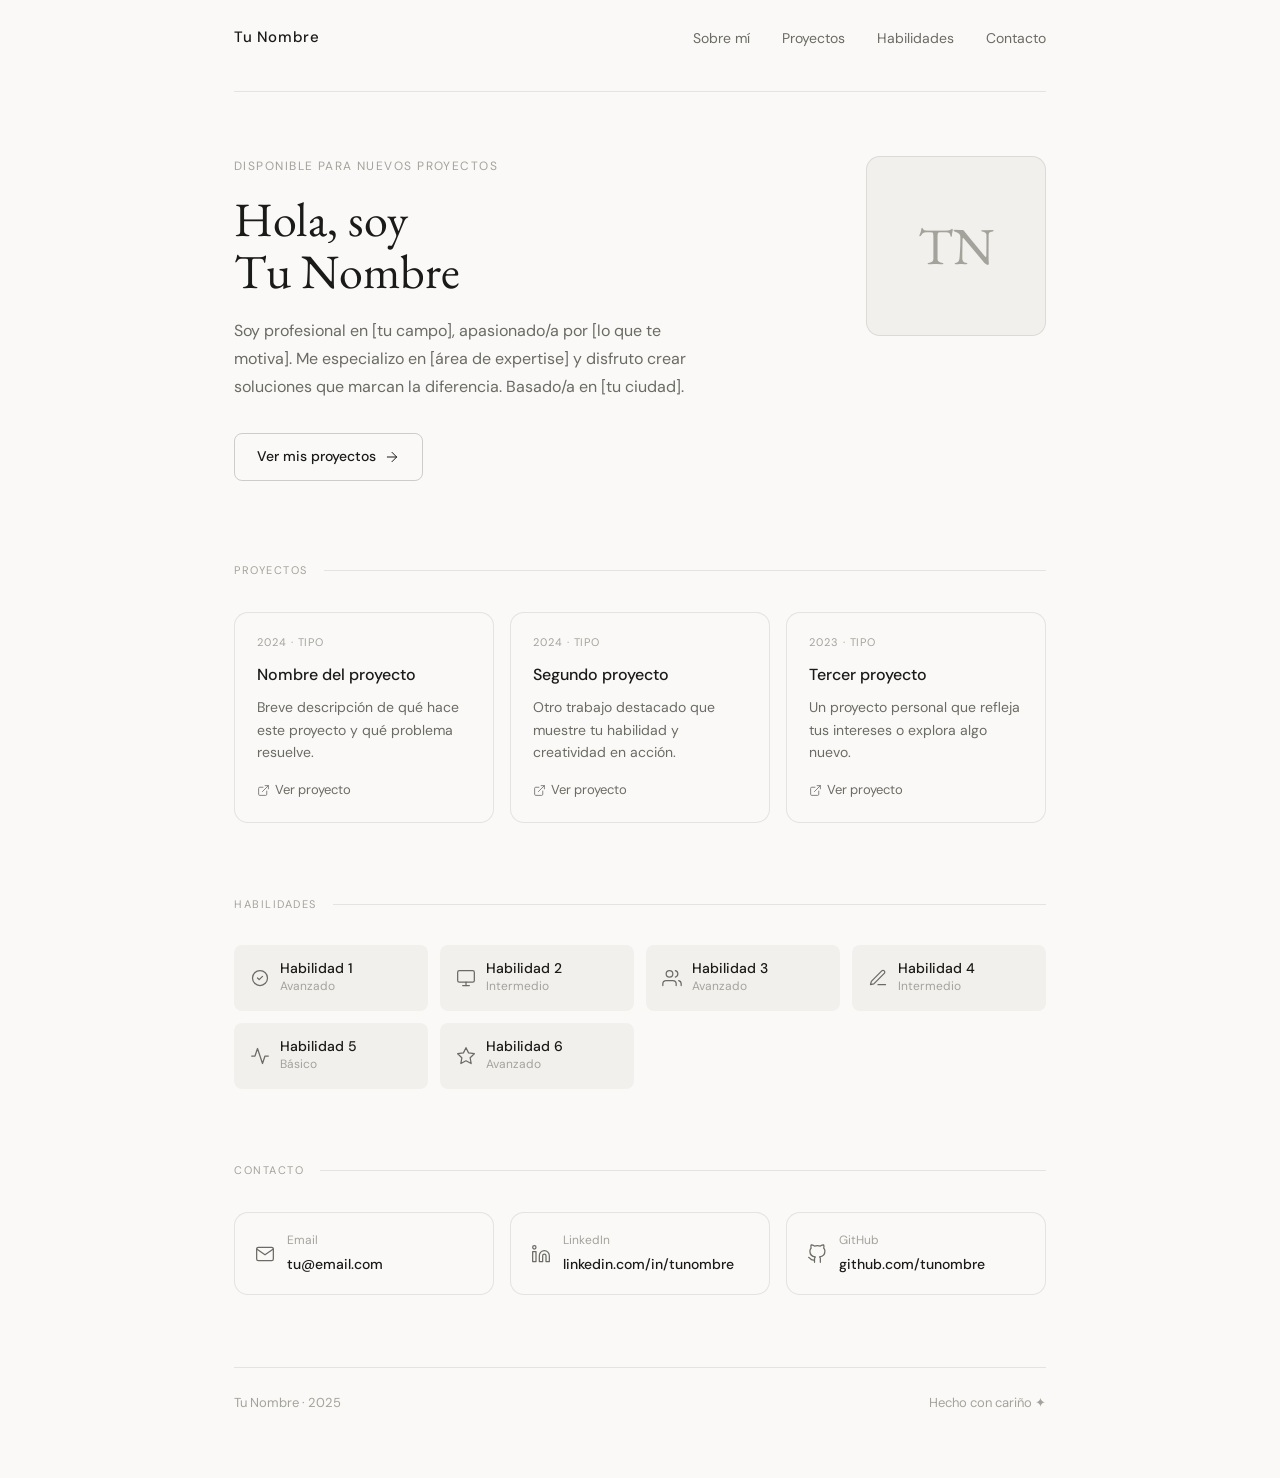
==== index.html @ 3b955744 "Add files via upload" ====
<!DOCTYPE html>
<html lang="es">
<head>
  <meta charset="UTF-8" />
  <meta name="viewport" content="width=device-width, initial-scale=1.0" />
  <!-- ✏️ Cambia esto por tu nombre -->
  <title>Tu Nombre — Página Personal</title>
  <meta name="description" content="Página personal de Tu Nombre" />
  <link rel="preconnect" href="https://fonts.googleapis.com" />
  <link rel="preconnect" href="https://fonts.gstatic.com" crossorigin />
  <link href="https://fonts.googleapis.com/css2?family=EB+Garamond:wght@400;500&family=DM+Sans:wght@300;400;500&display=swap" rel="stylesheet" />
  <style>
    *, *::before, *::after { box-sizing: border-box; margin: 0; padding: 0; }

    :root {
      --bg: #faf9f7;
      --surface: #f2f0ec;
      --border: rgba(0,0,0,0.09);
      --border-hover: rgba(0,0,0,0.18);
      --text: #1a1a18;
      --muted: #6b6b65;
      --subtle: #a3a39c;
      --accent: #2c2c28;
      --radius-md: 8px;
      --radius-lg: 14px;
    }

    @media (prefers-color-scheme: dark) {
      :root {
        --bg: #141412;
        --surface: #1e1e1b;
        --border: rgba(255,255,255,0.09);
        --border-hover: rgba(255,255,255,0.2);
        --text: #f0ede8;
        --muted: #9e9d97;
        --subtle: #5e5d58;
        --accent: #e8e4dc;
      }
    }

    html { scroll-behavior: smooth; }

    body {
      font-family: 'DM Sans', sans-serif;
      background: var(--bg);
      color: var(--text);
      font-size: 16px;
      line-height: 1.7;
      -webkit-font-smoothing: antialiased;
    }

    .page {
      max-width: 860px;
      margin: 0 auto;
      padding: 0 1.5rem 4rem;
    }

    /* ── Navigation ── */
    nav {
      display: flex;
      justify-content: space-between;
      align-items: center;
      padding: 1.5rem 0 2.5rem;
      border-bottom: 0.5px solid var(--border);
      margin-bottom: 4rem;
    }

    .nav-name {
      font-size: 15px;
      font-weight: 500;
      letter-spacing: 0.04em;
    }

    .nav-links {
      display: flex;
      gap: 2rem;
      list-style: none;
    }

    .nav-links a {
      font-size: 14px;
      color: var(--muted);
      text-decoration: none;
      transition: color 0.2s;
    }

    .nav-links a:hover { color: var(--text); }

    /* ── Hero ── */
    .hero {
      display: grid;
      grid-template-columns: 1fr 180px;
      gap: 3rem;
      align-items: start;
      margin-bottom: 5rem;
    }

    .hero-label {
      font-size: 12px;
      letter-spacing: 0.12em;
      text-transform: uppercase;
      color: var(--subtle);
      margin-bottom: 1rem;
    }

    .hero-name {
      font-family: 'EB Garamond', serif;
      font-size: 48px;
      font-weight: 400;
      line-height: 1.1;
      margin-bottom: 1.2rem;
      /* ✏️ Cambia "Tu Nombre" abajo */
    }

    .hero-bio {
      font-size: 16px;
      color: var(--muted);
      line-height: 1.75;
      max-width: 480px;
      margin-bottom: 2rem;
      /* ✏️ Edita la bio en el HTML del body */
    }

    .hero-cta {
      display: inline-flex;
      align-items: center;
      gap: 8px;
      font-size: 14px;
      font-weight: 500;
      padding: 11px 22px;
      border: 0.5px solid var(--border-hover);
      border-radius: var(--radius-md);
      text-decoration: none;
      color: var(--text);
      background: transparent;
      transition: background 0.2s;
    }

    .hero-cta:hover { background: var(--surface); }

    .avatar {
      width: 180px;
      height: 180px;
      border-radius: var(--radius-lg);
      background: var(--surface);
      border: 0.5px solid var(--border);
      display: flex;
      align-items: center;
      justify-content: center;
      font-family: 'EB Garamond', serif;
      font-size: 52px;
      color: var(--subtle);
      overflow: hidden;
    }

    /* Si tienes foto, reemplaza el div.avatar con <img class="avatar" src="foto.jpg" alt="Tu Nombre"> */
    .avatar img { width: 100%; height: 100%; object-fit: cover; }

    /* ── Sections ── */
    .section { margin-bottom: 4.5rem; }

    .section-header {
      display: flex;
      align-items: center;
      gap: 1rem;
      margin-bottom: 2rem;
    }

    .section-title {
      font-size: 11px;
      letter-spacing: 0.14em;
      text-transform: uppercase;
      color: var(--subtle);
      white-space: nowrap;
    }

    .section-line {
      flex: 1;
      height: 0.5px;
      background: var(--border);
    }

    /* ── Projects ── */
    .projects-grid {
      display: grid;
      grid-template-columns: repeat(auto-fit, minmax(240px, 1fr));
      gap: 1rem;
    }

    .project-card {
      background: var(--bg);
      border: 0.5px solid var(--border);
      border-radius: var(--radius-lg);
      padding: 1.25rem 1.4rem;
      transition: border-color 0.2s, transform 0.2s;
      text-decoration: none;
      color: inherit;
      display: block;
    }

    .project-card:hover {
      border-color: var(--border-hover);
      transform: translateY(-2px);
    }

    .project-tag {
      font-size: 11px;
      letter-spacing: 0.08em;
      text-transform: uppercase;
      color: var(--subtle);
      margin-bottom: 0.6rem;
    }

    .project-name {
      font-size: 16px;
      font-weight: 500;
      margin-bottom: 0.5rem;
    }

    .project-desc {
      font-size: 14px;
      color: var(--muted);
      line-height: 1.6;
      margin-bottom: 1rem;
    }

    .project-link {
      font-size: 13px;
      color: var(--muted);
      display: flex;
      align-items: center;
      gap: 5px;
    }

    /* ── Skills ── */
    .skills-grid {
      display: grid;
      grid-template-columns: repeat(auto-fit, minmax(190px, 1fr));
      gap: 0.75rem;
    }

    .skill-item {
      background: var(--surface);
      border-radius: var(--radius-md);
      padding: 0.9rem 1rem;
      display: flex;
      align-items: center;
      gap: 10px;
    }

    .skill-icon {
      font-size: 18px;
      color: var(--muted);
      flex-shrink: 0;
    }

    .skill-name {
      font-size: 14px;
      font-weight: 500;
      line-height: 1.2;
    }

    .skill-level {
      font-size: 12px;
      color: var(--subtle);
    }

    /* ── Contact ── */
    .contact-row {
      display: flex;
      gap: 1rem;
      flex-wrap: wrap;
    }

    .contact-card {
      flex: 1;
      min-width: 180px;
      background: var(--bg);
      border: 0.5px solid var(--border);
      border-radius: var(--radius-lg);
      padding: 1.1rem 1.25rem;
      display: flex;
      align-items: center;
      gap: 12px;
      text-decoration: none;
      color: inherit;
      transition: border-color 0.2s;
    }

    .contact-card:hover { border-color: var(--border-hover); }

    .contact-icon {
      font-size: 20px;
      color: var(--muted);
      flex-shrink: 0;
    }

    .contact-label {
      font-size: 12px;
      color: var(--subtle);
      margin-bottom: 2px;
    }

    .contact-value {
      font-size: 14px;
      font-weight: 500;
    }

    /* ── Footer ── */
    footer {
      border-top: 0.5px solid var(--border);
      padding-top: 1.5rem;
      display: flex;
      justify-content: space-between;
      align-items: center;
      font-size: 13px;
      color: var(--subtle);
    }

    /* ── Responsive ── */
    @media (max-width: 600px) {
      .hero {
        grid-template-columns: 1fr;
        gap: 2rem;
      }
      .hero-name { font-size: 36px; }
      .avatar { width: 120px; height: 120px; font-size: 36px; order: -1; }
      nav { flex-direction: column; gap: 1rem; align-items: flex-start; }
      .nav-links { gap: 1.2rem; }
      footer { flex-direction: column; gap: 0.5rem; text-align: center; }
    }
  </style>
</head>
<body>
  <div class="page">

    <!-- ── Navegación ── -->
    <nav>
      <!-- ✏️ Cambia "Tu Nombre" -->
      <span class="nav-name">Tu Nombre</span>
      <ul class="nav-links">
        <li><a href="#sobre-mi">Sobre mí</a></li>
        <li><a href="#proyectos">Proyectos</a></li>
        <li><a href="#habilidades">Habilidades</a></li>
        <li><a href="#contacto">Contacto</a></li>
      </ul>
    </nav>

    <!-- ── Hero / Sobre mí ── -->
    <section id="sobre-mi" class="hero">
      <div>
        <!-- ✏️ Cambia el estado de disponibilidad -->
        <p class="hero-label">Disponible para nuevos proyectos</p>

        <!-- ✏️ Cambia tu nombre -->
        <h1 class="hero-name">Hola, soy<br>Tu Nombre</h1>

        <!-- ✏️ Escribe tu bio aquí (2-3 oraciones) -->
        <p class="hero-bio">
          Soy profesional en [tu campo], apasionado/a por [lo que te motiva].
          Me especializo en [área de expertise] y disfruto crear soluciones que
          marcan la diferencia. Basado/a en [tu ciudad].
        </p>

        <a class="hero-cta" href="#proyectos">
          Ver mis proyectos
          <svg xmlns="http://www.w3.org/2000/svg" width="16" height="16" viewBox="0 0 24 24" fill="none" stroke="currentColor" stroke-width="1.5" stroke-linecap="round" stroke-linejoin="round"><line x1="5" y1="12" x2="19" y2="12"/><polyline points="12 5 19 12 12 19"/></svg>
        </a>
      </div>

      <!-- ✏️ Para poner tu foto: reemplaza este div por <img class="avatar" src="foto.jpg" alt="Tu Nombre"> -->
      <div class="avatar">TN</div>
    </section>

    <!-- ── Proyectos ── -->
    <section id="proyectos" class="section">
      <div class="section-header">
        <span class="section-title">Proyectos</span>
        <div class="section-line"></div>
      </div>
      <div class="projects-grid">

        <!-- ✏️ Proyecto 1 — cambia href, año, tipo, nombre y descripción -->
        <a class="project-card" href="#" target="_blank" rel="noopener">
          <p class="project-tag">2024 · Tipo</p>
          <h3 class="project-name">Nombre del proyecto</h3>
          <p class="project-desc">Breve descripción de qué hace este proyecto y qué problema resuelve.</p>
          <span class="project-link">
            <svg xmlns="http://www.w3.org/2000/svg" width="13" height="13" viewBox="0 0 24 24" fill="none" stroke="currentColor" stroke-width="1.5" stroke-linecap="round" stroke-linejoin="round"><path d="M18 13v6a2 2 0 0 1-2 2H5a2 2 0 0 1-2-2V8a2 2 0 0 1 2-2h6"/><polyline points="15 3 21 3 21 9"/><line x1="10" y1="14" x2="21" y2="3"/></svg>
            Ver proyecto
          </span>
        </a>

        <!-- ✏️ Proyecto 2 -->
        <a class="project-card" href="#" target="_blank" rel="noopener">
          <p class="project-tag">2024 · Tipo</p>
          <h3 class="project-name">Segundo proyecto</h3>
          <p class="project-desc">Otro trabajo destacado que muestre tu habilidad y creatividad en acción.</p>
          <span class="project-link">
            <svg xmlns="http://www.w3.org/2000/svg" width="13" height="13" viewBox="0 0 24 24" fill="none" stroke="currentColor" stroke-width="1.5" stroke-linecap="round" stroke-linejoin="round"><path d="M18 13v6a2 2 0 0 1-2 2H5a2 2 0 0 1-2-2V8a2 2 0 0 1 2-2h6"/><polyline points="15 3 21 3 21 9"/><line x1="10" y1="14" x2="21" y2="3"/></svg>
            Ver proyecto
          </span>
        </a>

        <!-- ✏️ Proyecto 3 -->
        <a class="project-card" href="#" target="_blank" rel="noopener">
          <p class="project-tag">2023 · Tipo</p>
          <h3 class="project-name">Tercer proyecto</h3>
          <p class="project-desc">Un proyecto personal que refleja tus intereses o explora algo nuevo.</p>
          <span class="project-link">
            <svg xmlns="http://www.w3.org/2000/svg" width="13" height="13" viewBox="0 0 24 24" fill="none" stroke="currentColor" stroke-width="1.5" stroke-linecap="round" stroke-linejoin="round"><path d="M18 13v6a2 2 0 0 1-2 2H5a2 2 0 0 1-2-2V8a2 2 0 0 1 2-2h6"/><polyline points="15 3 21 3 21 9"/><line x1="10" y1="14" x2="21" y2="3"/></svg>
            Ver proyecto
          </span>
        </a>

      </div>
    </section>

    <!-- ── Habilidades ── -->
    <section id="habilidades" class="section">
      <div class="section-header">
        <span class="section-title">Habilidades</span>
        <div class="section-line"></div>
      </div>
      <div class="skills-grid">
        <!-- ✏️ Cambia nombre y nivel de cada habilidad. Elige un ícono de https://tabler.io/icons -->
        <div class="skill-item">
          <svg class="skill-icon" xmlns="http://www.w3.org/2000/svg" width="20" height="20" viewBox="0 0 24 24" fill="none" stroke="currentColor" stroke-width="1.5" stroke-linecap="round" stroke-linejoin="round"><circle cx="12" cy="12" r="9"/><path d="M9 12l2 2 4-4"/></svg>
          <div><div class="skill-name">Habilidad 1</div><div class="skill-level">Avanzado</div></div>
        </div>
        <div class="skill-item">
          <svg class="skill-icon" xmlns="http://www.w3.org/2000/svg" width="20" height="20" viewBox="0 0 24 24" fill="none" stroke="currentColor" stroke-width="1.5" stroke-linecap="round" stroke-linejoin="round"><rect x="2" y="3" width="20" height="14" rx="2"/><line x1="8" y1="21" x2="16" y2="21"/><line x1="12" y1="17" x2="12" y2="21"/></svg>
          <div><div class="skill-name">Habilidad 2</div><div class="skill-level">Intermedio</div></div>
        </div>
        <div class="skill-item">
          <svg class="skill-icon" xmlns="http://www.w3.org/2000/svg" width="20" height="20" viewBox="0 0 24 24" fill="none" stroke="currentColor" stroke-width="1.5" stroke-linecap="round" stroke-linejoin="round"><path d="M17 21v-2a4 4 0 0 0-4-4H5a4 4 0 0 0-4 4v2"/><circle cx="9" cy="7" r="4"/><path d="M23 21v-2a4 4 0 0 0-3-3.87"/><path d="M16 3.13a4 4 0 0 1 0 7.75"/></svg>
          <div><div class="skill-name">Habilidad 3</div><div class="skill-level">Avanzado</div></div>
        </div>
        <div class="skill-item">
          <svg class="skill-icon" xmlns="http://www.w3.org/2000/svg" width="20" height="20" viewBox="0 0 24 24" fill="none" stroke="currentColor" stroke-width="1.5" stroke-linecap="round" stroke-linejoin="round"><path d="M12 20h9"/><path d="M16.5 3.5a2.121 2.121 0 0 1 3 3L7 19l-4 1 1-4L16.5 3.5z"/></svg>
          <div><div class="skill-name">Habilidad 4</div><div class="skill-level">Intermedio</div></div>
        </div>
        <div class="skill-item">
          <svg class="skill-icon" xmlns="http://www.w3.org/2000/svg" width="20" height="20" viewBox="0 0 24 24" fill="none" stroke="currentColor" stroke-width="1.5" stroke-linecap="round" stroke-linejoin="round"><polyline points="22 12 18 12 15 21 9 3 6 12 2 12"/></svg>
          <div><div class="skill-name">Habilidad 5</div><div class="skill-level">Básico</div></div>
        </div>
        <div class="skill-item">
          <svg class="skill-icon" xmlns="http://www.w3.org/2000/svg" width="20" height="20" viewBox="0 0 24 24" fill="none" stroke="currentColor" stroke-width="1.5" stroke-linecap="round" stroke-linejoin="round"><polygon points="12 2 15.09 8.26 22 9.27 17 14.14 18.18 21.02 12 17.77 5.82 21.02 7 14.14 2 9.27 8.91 8.26 12 2"/></svg>
          <div><div class="skill-name">Habilidad 6</div><div class="skill-level">Avanzado</div></div>
        </div>
      </div>
    </section>

    <!-- ── Contacto ── -->
    <section id="contacto" class="section">
      <div class="section-header">
        <span class="section-title">Contacto</span>
        <div class="section-line"></div>
      </div>
      <div class="contact-row">

        <!-- ✏️ Cambia tu email -->
        <a class="contact-card" href="mailto:tu@email.com">
          <svg class="contact-icon" xmlns="http://www.w3.org/2000/svg" width="20" height="20" viewBox="0 0 24 24" fill="none" stroke="currentColor" stroke-width="1.5" stroke-linecap="round" stroke-linejoin="round"><path d="M4 4h16c1.1 0 2 .9 2 2v12c0 1.1-.9 2-2 2H4c-1.1 0-2-.9-2-2V6c0-1.1.9-2 2-2z"/><polyline points="22,6 12,13 2,6"/></svg>
          <div><div class="contact-label">Email</div><div class="contact-value">tu@email.com</div></div>
        </a>

        <!-- ✏️ Cambia tu URL de LinkedIn -->
        <a class="contact-card" href="https://linkedin.com/in/tunombre" target="_blank" rel="noopener">
          <svg class="contact-icon" xmlns="http://www.w3.org/2000/svg" width="20" height="20" viewBox="0 0 24 24" fill="none" stroke="currentColor" stroke-width="1.5" stroke-linecap="round" stroke-linejoin="round"><path d="M16 8a6 6 0 0 1 6 6v7h-4v-7a2 2 0 0 0-2-2 2 2 0 0 0-2 2v7h-4v-7a6 6 0 0 1 6-6z"/><rect x="2" y="9" width="4" height="12"/><circle cx="4" cy="4" r="2"/></svg>
          <div><div class="contact-label">LinkedIn</div><div class="contact-value">linkedin.com/in/tunombre</div></div>
        </a>

        <!-- ✏️ Cambia tu usuario de GitHub -->
        <a class="contact-card" href="https://github.com/tunombre" target="_blank" rel="noopener">
          <svg class="contact-icon" xmlns="http://www.w3.org/2000/svg" width="20" height="20" viewBox="0 0 24 24" fill="none" stroke="currentColor" stroke-width="1.5" stroke-linecap="round" stroke-linejoin="round"><path d="M9 19c-5 1.5-5-2.5-7-3m14 6v-3.87a3.37 3.37 0 0 0-.94-2.61c3.14-.35 6.44-1.54 6.44-7A5.44 5.44 0 0 0 20 4.77 5.07 5.07 0 0 0 19.91 1S18.73.65 16 2.48a13.38 13.38 0 0 0-7 0C6.27.65 5.09 1 5.09 1A5.07 5.07 0 0 0 5 4.77a5.44 5.44 0 0 0-1.5 3.78c0 5.42 3.3 6.61 6.44 7A3.37 3.37 0 0 0 9 18.13V22"/></svg>
          <div><div class="contact-label">GitHub</div><div class="contact-value">github.com/tunombre</div></div>
        </a>

      </div>
    </section>

    <!-- ── Footer ── -->
    <footer>
      <!-- ✏️ Cambia el año y tu nombre -->
      <span>Tu Nombre · 2025</span>
      <span>Hecho con cariño ✦</span>
    </footer>

  </div>
</body>
</html>
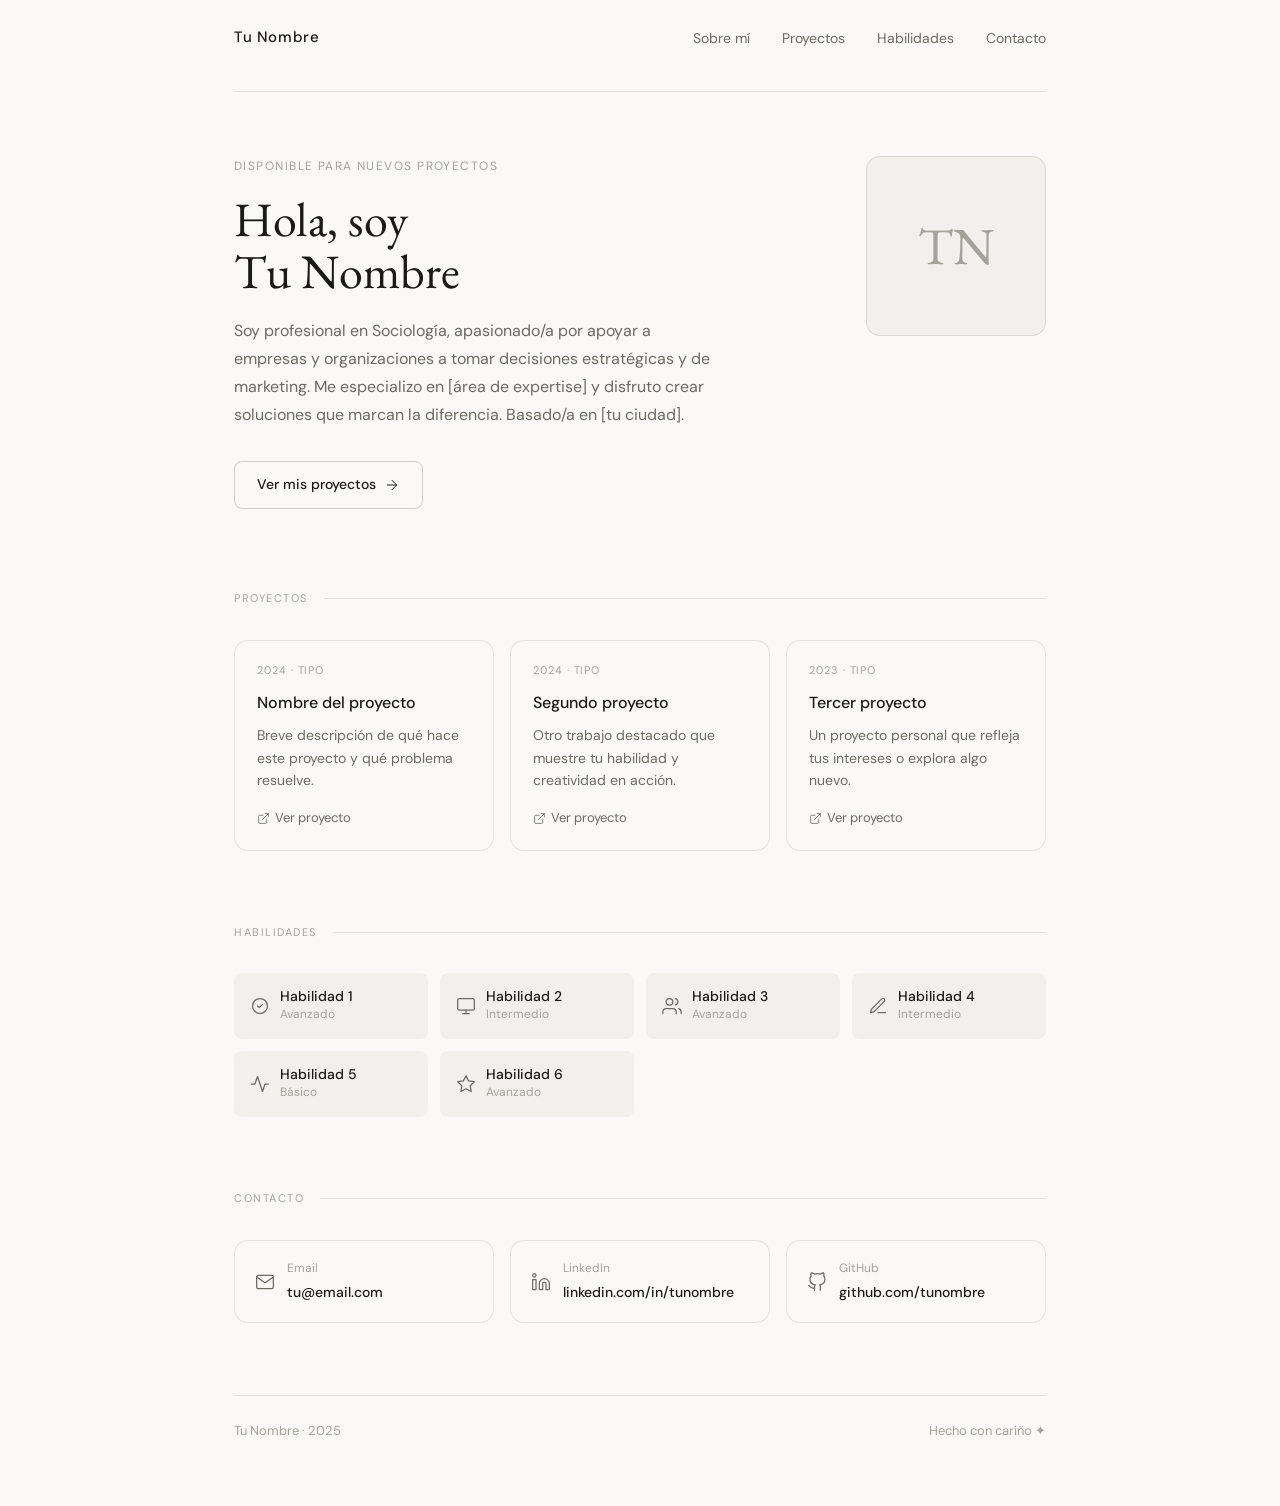
==== commit 8eb9cdfb: "Update bio in index.html with personal details" ====
--- a/index.html
+++ b/index.html
@@ -5,7 +5,7 @@
   <meta name="viewport" content="width=device-width, initial-scale=1.0" />
   <!-- ✏️ Cambia esto por tu nombre -->
   <title>Tu Nombre — Página Personal</title>
-  <meta name="description" content="Página personal de Tu Nombre" />
+  <meta name="description" content="Página personal de Juan Cristóbal Arriagada Leiva" />
   <link rel="preconnect" href="https://fonts.googleapis.com" />
   <link rel="preconnect" href="https://fonts.gstatic.com" crossorigin />
   <link href="https://fonts.googleapis.com/css2?family=EB+Garamond:wght@400;500&family=DM+Sans:wght@300;400;500&display=swap" rel="stylesheet" />
@@ -357,7 +357,7 @@
 
         <!-- ✏️ Escribe tu bio aquí (2-3 oraciones) -->
         <p class="hero-bio">
-          Soy profesional en [tu campo], apasionado/a por [lo que te motiva].
+          Soy profesional en Sociología, apasionado/a por apoyar a empresas y organizaciones a tomar decisiones estratégicas y de marketing.
           Me especializo en [área de expertise] y disfruto crear soluciones que
           marcan la diferencia. Basado/a en [tu ciudad].
         </p>
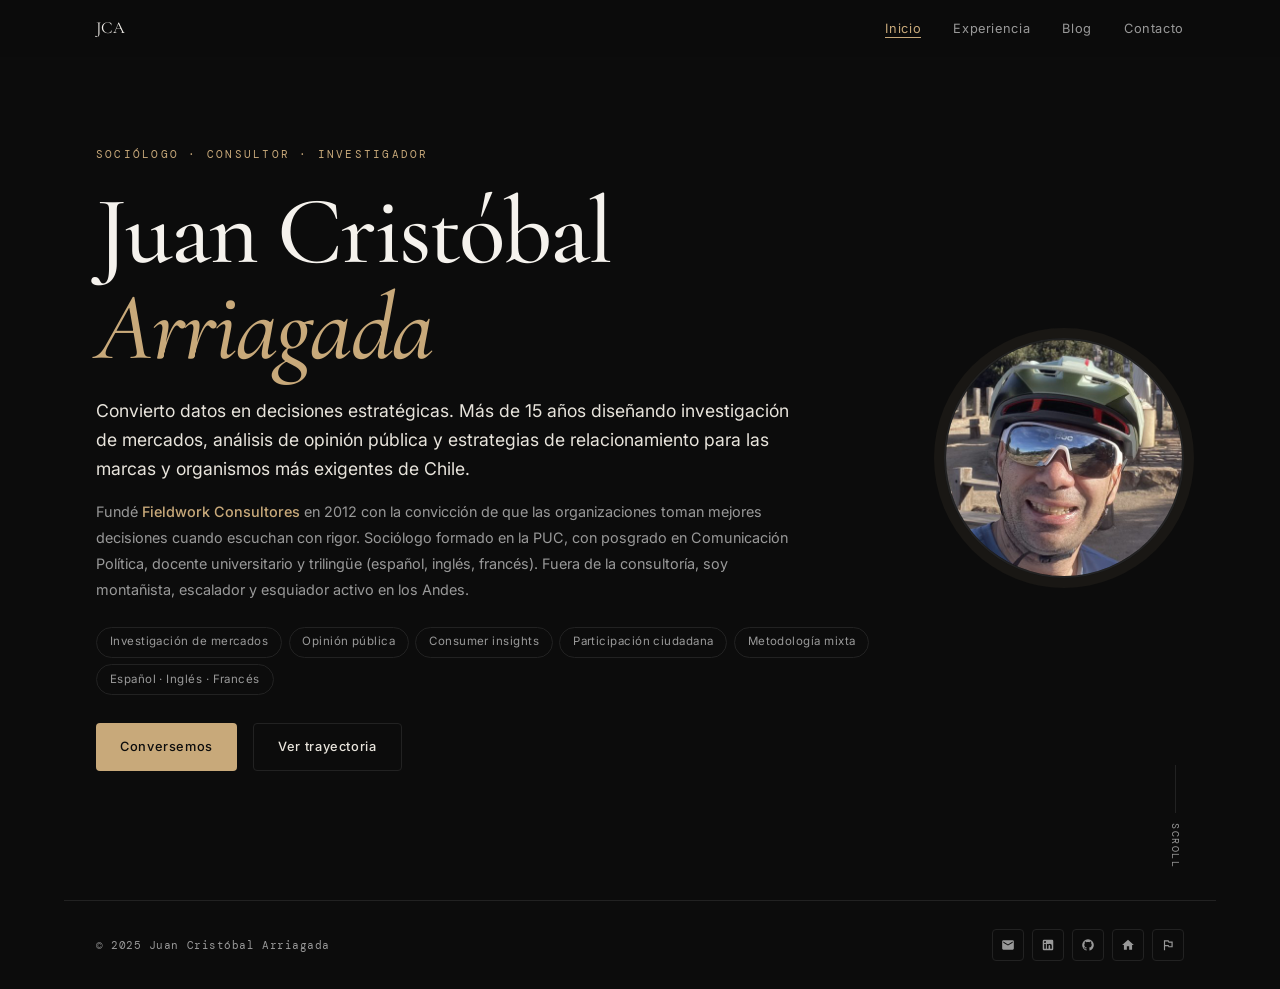
==== commit 57f12354: "Add files via upload" ====
--- a/index.html
+++ b/index.html
@@ -3,490 +3,200 @@
 <head>
   <meta charset="UTF-8" />
   <meta name="viewport" content="width=device-width, initial-scale=1.0" />
-  <!-- ✏️ Cambia esto por tu nombre -->
-  <title>Tu Nombre — Página Personal</title>
-  <meta name="description" content="Página personal de Juan Cristóbal Arriagada Leiva" />
   <link rel="preconnect" href="https://fonts.googleapis.com" />
   <link rel="preconnect" href="https://fonts.gstatic.com" crossorigin />
-  <link href="https://fonts.googleapis.com/css2?family=EB+Garamond:wght@400;500&family=DM+Sans:wght@300;400;500&display=swap" rel="stylesheet" />
+  <link href="https://fonts.googleapis.com/css2?family=Cormorant+Garamond:ital,wght@0,400;0,500;0,600;1,400;1,500&family=Inter:wght@300;400;500;600&family=DM+Mono:wght@400;500&display=swap" rel="stylesheet" />
+  <link rel="stylesheet" href="style.css" />
+  <title>Juan Cristóbal Arriagada — Consultor Estratégico</title>
+  <meta name="description" content="Sociólogo y consultor estratégico especializado en investigación de mercados, opinión pública y comportamiento del consumidor. Santiago, Chile." />
   <style>
-    *, *::before, *::after { box-sizing: border-box; margin: 0; padding: 0; }
-
-    :root {
-      --bg: #faf9f7;
-      --surface: #f2f0ec;
-      --border: rgba(0,0,0,0.09);
-      --border-hover: rgba(0,0,0,0.18);
-      --text: #1a1a18;
-      --muted: #6b6b65;
-      --subtle: #a3a39c;
-      --accent: #2c2c28;
-      --radius-md: 8px;
-      --radius-lg: 14px;
-    }
-
-    @media (prefers-color-scheme: dark) {
-      :root {
-        --bg: #141412;
-        --surface: #1e1e1b;
-        --border: rgba(255,255,255,0.09);
-        --border-hover: rgba(255,255,255,0.2);
-        --text: #f0ede8;
-        --muted: #9e9d97;
-        --subtle: #5e5d58;
-        --accent: #e8e4dc;
-      }
-    }
-
-    html { scroll-behavior: smooth; }
-
-    body {
-      font-family: 'DM Sans', sans-serif;
-      background: var(--bg);
+    #hero {
+      min-height: 100svh;
+      padding: 5rem var(--gap) 4rem;
+      max-width: var(--max);
+      margin: 0 auto;
+      display: flex;
+      flex-direction: column;
+      justify-content: center;
+      position: relative;
+    }
+    .hero-grid {
+      display: grid;
+      grid-template-columns: 1fr 240px;
+      gap: 4rem;
+      align-items: center;
+    }
+    .hero-content { display: flex; flex-direction: column; }
+    .hero-label {
+      font-family: var(--font-mono);
+      font-size: 0.7rem;
+      letter-spacing: 0.2em;
+      text-transform: uppercase;
+      color: var(--accent);
+      margin-bottom: 1.25rem;
+    }
+    .hero-name {
+      font-family: var(--font-display);
+      font-size: clamp(3rem, 7.5vw, 6.5rem);
+      font-weight: 500;
+      line-height: 1.0;
+      color: var(--white);
+      letter-spacing: -0.02em;
+      margin-bottom: 1.25rem;
+    }
+    .hero-name em { font-style: italic; color: var(--accent); }
+    .hero-lead {
+      font-size: clamp(1rem, 1.8vw, 1.1rem);
       color: var(--text);
-      font-size: 16px;
-      line-height: 1.7;
-      -webkit-font-smoothing: antialiased;
-    }
-
-    .page {
-      max-width: 860px;
-      margin: 0 auto;
-      padding: 0 1.5rem 4rem;
-    }
-
-    /* ── Navigation ── */
-    nav {
+      line-height: 1.65;
+      max-width: 44rem;
+      margin-bottom: 1rem;
+    }
+    .hero-about {
+      font-size: 0.9rem;
+      color: var(--muted);
+      line-height: 1.8;
+      max-width: 44rem;
+      margin-bottom: 1.5rem;
+    }
+    .hero-about strong { color: var(--accent); font-weight: 500; }
+    .hero-tags {
       display: flex;
-      justify-content: space-between;
-      align-items: center;
-      padding: 1.5rem 0 2.5rem;
-      border-bottom: 0.5px solid var(--border);
-      margin-bottom: 4rem;
-    }
-
-    .nav-name {
-      font-size: 15px;
-      font-weight: 500;
-      letter-spacing: 0.04em;
-    }
-
-    .nav-links {
-      display: flex;
-      gap: 2rem;
-      list-style: none;
-    }
-
-    .nav-links a {
-      font-size: 14px;
+      flex-wrap: wrap;
+      gap: 0.4rem;
+      margin-bottom: 1.75rem;
+    }
+    .hero-ctas { display: flex; gap: 1rem; flex-wrap: wrap; }
+    .hero-photo-wrap {
+      width: 240px;
+      height: 240px;
+      border-radius: 50%;
+      overflow: hidden;
+      border: 2px solid var(--border);
+      box-shadow: 0 0 0 10px rgba(200,169,122,0.07);
+      flex-shrink: 0;
+      transition: box-shadow 0.3s;
+    }
+    .hero-photo-wrap:hover { box-shadow: 0 0 0 12px rgba(200,169,122,0.14); }
+    .hero-photo { width: 100%; height: 100%; object-fit: cover; object-position: center top; filter: grayscale(10%); }
+    .hero-scroll {
+      position: absolute;
+      bottom: 2rem; right: var(--gap);
+      font-family: var(--font-mono);
+      font-size: 0.65rem;
+      letter-spacing: 0.15em;
+      text-transform: uppercase;
       color: var(--muted);
-      text-decoration: none;
-      transition: color 0.2s;
-    }
-
-    .nav-links a:hover { color: var(--text); }
-
-    /* ── Hero ── */
-    .hero {
-      display: grid;
-      grid-template-columns: 1fr 180px;
-      gap: 3rem;
-      align-items: start;
-      margin-bottom: 5rem;
-    }
-
-    .hero-label {
-      font-size: 12px;
-      letter-spacing: 0.12em;
-      text-transform: uppercase;
-      color: var(--subtle);
-      margin-bottom: 1rem;
-    }
-
-    .hero-name {
-      font-family: 'EB Garamond', serif;
-      font-size: 48px;
-      font-weight: 400;
-      line-height: 1.1;
-      margin-bottom: 1.2rem;
-      /* ✏️ Cambia "Tu Nombre" abajo */
-    }
-
-    .hero-bio {
-      font-size: 16px;
-      color: var(--muted);
-      line-height: 1.75;
-      max-width: 480px;
-      margin-bottom: 2rem;
-      /* ✏️ Edita la bio en el HTML del body */
-    }
-
-    .hero-cta {
-      display: inline-flex;
-      align-items: center;
-      gap: 8px;
-      font-size: 14px;
-      font-weight: 500;
-      padding: 11px 22px;
-      border: 0.5px solid var(--border-hover);
-      border-radius: var(--radius-md);
-      text-decoration: none;
-      color: var(--text);
-      background: transparent;
-      transition: background 0.2s;
-    }
-
-    .hero-cta:hover { background: var(--surface); }
-
-    .avatar {
-      width: 180px;
-      height: 180px;
-      border-radius: var(--radius-lg);
-      background: var(--surface);
-      border: 0.5px solid var(--border);
+      writing-mode: vertical-rl;
       display: flex;
       align-items: center;
-      justify-content: center;
-      font-family: 'EB Garamond', serif;
-      font-size: 52px;
-      color: var(--subtle);
-      overflow: hidden;
-    }
-
-    /* Si tienes foto, reemplaza el div.avatar con <img class="avatar" src="foto.jpg" alt="Tu Nombre"> */
-    .avatar img { width: 100%; height: 100%; object-fit: cover; }
-
-    /* ── Sections ── */
-    .section { margin-bottom: 4.5rem; }
-
-    .section-header {
-      display: flex;
-      align-items: center;
-      gap: 1rem;
-      margin-bottom: 2rem;
-    }
-
-    .section-title {
-      font-size: 11px;
-      letter-spacing: 0.14em;
-      text-transform: uppercase;
-      color: var(--subtle);
-      white-space: nowrap;
-    }
-
-    .section-line {
-      flex: 1;
-      height: 0.5px;
+      gap: 0.6rem;
+    }
+    .hero-scroll::before {
+      content: '';
+      display: block;
+      width: 1px;
+      height: 3rem;
       background: var(--border);
     }
-
-    /* ── Projects ── */
-    .projects-grid {
-      display: grid;
-      grid-template-columns: repeat(auto-fit, minmax(240px, 1fr));
-      gap: 1rem;
-    }
-
-    .project-card {
-      background: var(--bg);
-      border: 0.5px solid var(--border);
-      border-radius: var(--radius-lg);
-      padding: 1.25rem 1.4rem;
-      transition: border-color 0.2s, transform 0.2s;
-      text-decoration: none;
-      color: inherit;
-      display: block;
-    }
-
-    .project-card:hover {
-      border-color: var(--border-hover);
-      transform: translateY(-2px);
-    }
-
-    .project-tag {
-      font-size: 11px;
-      letter-spacing: 0.08em;
-      text-transform: uppercase;
-      color: var(--subtle);
-      margin-bottom: 0.6rem;
-    }
-
-    .project-name {
-      font-size: 16px;
-      font-weight: 500;
-      margin-bottom: 0.5rem;
-    }
-
-    .project-desc {
-      font-size: 14px;
-      color: var(--muted);
-      line-height: 1.6;
-      margin-bottom: 1rem;
-    }
-
-    .project-link {
-      font-size: 13px;
-      color: var(--muted);
-      display: flex;
-      align-items: center;
-      gap: 5px;
-    }
-
-    /* ── Skills ── */
-    .skills-grid {
-      display: grid;
-      grid-template-columns: repeat(auto-fit, minmax(190px, 1fr));
-      gap: 0.75rem;
-    }
-
-    .skill-item {
-      background: var(--surface);
-      border-radius: var(--radius-md);
-      padding: 0.9rem 1rem;
-      display: flex;
-      align-items: center;
-      gap: 10px;
-    }
-
-    .skill-icon {
-      font-size: 18px;
-      color: var(--muted);
-      flex-shrink: 0;
-    }
-
-    .skill-name {
-      font-size: 14px;
-      font-weight: 500;
-      line-height: 1.2;
-    }
-
-    .skill-level {
-      font-size: 12px;
-      color: var(--subtle);
-    }
-
-    /* ── Contact ── */
-    .contact-row {
-      display: flex;
-      gap: 1rem;
-      flex-wrap: wrap;
-    }
-
-    .contact-card {
-      flex: 1;
-      min-width: 180px;
-      background: var(--bg);
-      border: 0.5px solid var(--border);
-      border-radius: var(--radius-lg);
-      padding: 1.1rem 1.25rem;
-      display: flex;
-      align-items: center;
-      gap: 12px;
-      text-decoration: none;
-      color: inherit;
-      transition: border-color 0.2s;
-    }
-
-    .contact-card:hover { border-color: var(--border-hover); }
-
-    .contact-icon {
-      font-size: 20px;
-      color: var(--muted);
-      flex-shrink: 0;
-    }
-
-    .contact-label {
-      font-size: 12px;
-      color: var(--subtle);
-      margin-bottom: 2px;
-    }
-
-    .contact-value {
-      font-size: 14px;
-      font-weight: 500;
-    }
-
-    /* ── Footer ── */
-    footer {
-      border-top: 0.5px solid var(--border);
-      padding-top: 1.5rem;
-      display: flex;
-      justify-content: space-between;
-      align-items: center;
-      font-size: 13px;
-      color: var(--subtle);
-    }
-
-    /* ── Responsive ── */
-    @media (max-width: 600px) {
-      .hero {
-        grid-template-columns: 1fr;
-        gap: 2rem;
-      }
-      .hero-name { font-size: 36px; }
-      .avatar { width: 120px; height: 120px; font-size: 36px; order: -1; }
-      nav { flex-direction: column; gap: 1rem; align-items: flex-start; }
-      .nav-links { gap: 1.2rem; }
-      footer { flex-direction: column; gap: 0.5rem; text-align: center; }
+    @media (max-width: 768px) {
+      .hero-grid { grid-template-columns: 1fr; gap: 2rem; }
+      .hero-photo-wrap { width: 130px; height: 130px; margin: 0 auto; order: -1; }
+      .hero-scroll { display: none; }
     }
   </style>
 </head>
 <body>
-  <div class="page">
-
-    <!-- ── Navegación ── -->
-    <nav>
-      <!-- ✏️ Cambia "Tu Nombre" -->
-      <span class="nav-name">Tu Nombre</span>
-      <ul class="nav-links">
-        <li><a href="#sobre-mi">Sobre mí</a></li>
-        <li><a href="#proyectos">Proyectos</a></li>
-        <li><a href="#habilidades">Habilidades</a></li>
-        <li><a href="#contacto">Contacto</a></li>
+  <nav id="nav">
+    <div class="nav-inner">
+      <a class="nav-logo" href="index.html">JCA</a>
+      <ul class="nav-links" id="nav-links">
+        <li><a href="index.html" class="active">Inicio</a></li>
+        <li><a href="experiencia.html" >Experiencia</a></li>
+        <li><a href="blog.html" >Blog</a></li>
+        <li><a href="contacto.html" >Contacto</a></li>
       </ul>
-    </nav>
-
-    <!-- ── Hero / Sobre mí ── -->
-    <section id="sobre-mi" class="hero">
-      <div>
-        <!-- ✏️ Cambia el estado de disponibilidad -->
-        <p class="hero-label">Disponible para nuevos proyectos</p>
-
-        <!-- ✏️ Cambia tu nombre -->
-        <h1 class="hero-name">Hola, soy<br>Tu Nombre</h1>
-
-        <!-- ✏️ Escribe tu bio aquí (2-3 oraciones) -->
-        <p class="hero-bio">
-          Soy profesional en Sociología, apasionado/a por apoyar a empresas y organizaciones a tomar decisiones estratégicas y de marketing.
-          Me especializo en [área de expertise] y disfruto crear soluciones que
-          marcan la diferencia. Basado/a en [tu ciudad].
+      <button class="burger" id="burger" aria-label="Menú">
+        <span></span><span></span><span></span>
+      </button>
+    </div>
+  </nav>
+  <!-- HERO -->
+  <main id="hero">
+    <div class="hero-grid">
+      <div class="hero-content">
+        <p class="hero-label">Sociólogo · Consultor · Investigador</p>
+        <h1 class="hero-name">Juan Cristóbal<br/><em>Arriagada</em></h1>
+        <p class="hero-lead">
+          Convierto datos en decisiones estratégicas. Más de 15 años diseñando
+          investigación de mercados, análisis de opinión pública y estrategias
+          de relacionamiento para las marcas y organismos más exigentes de Chile.
         </p>
-
-        <a class="hero-cta" href="#proyectos">
-          Ver mis proyectos
-          <svg xmlns="http://www.w3.org/2000/svg" width="16" height="16" viewBox="0 0 24 24" fill="none" stroke="currentColor" stroke-width="1.5" stroke-linecap="round" stroke-linejoin="round"><line x1="5" y1="12" x2="19" y2="12"/><polyline points="12 5 19 12 12 19"/></svg>
-        </a>
-      </div>
-
-      <!-- ✏️ Para poner tu foto: reemplaza este div por <img class="avatar" src="foto.jpg" alt="Tu Nombre"> -->
-      <div class="avatar">TN</div>
-    </section>
-
-    <!-- ── Proyectos ── -->
-    <section id="proyectos" class="section">
-      <div class="section-header">
-        <span class="section-title">Proyectos</span>
-        <div class="section-line"></div>
-      </div>
-      <div class="projects-grid">
-
-        <!-- ✏️ Proyecto 1 — cambia href, año, tipo, nombre y descripción -->
-        <a class="project-card" href="#" target="_blank" rel="noopener">
-          <p class="project-tag">2024 · Tipo</p>
-          <h3 class="project-name">Nombre del proyecto</h3>
-          <p class="project-desc">Breve descripción de qué hace este proyecto y qué problema resuelve.</p>
-          <span class="project-link">
-            <svg xmlns="http://www.w3.org/2000/svg" width="13" height="13" viewBox="0 0 24 24" fill="none" stroke="currentColor" stroke-width="1.5" stroke-linecap="round" stroke-linejoin="round"><path d="M18 13v6a2 2 0 0 1-2 2H5a2 2 0 0 1-2-2V8a2 2 0 0 1 2-2h6"/><polyline points="15 3 21 3 21 9"/><line x1="10" y1="14" x2="21" y2="3"/></svg>
-            Ver proyecto
-          </span>
-        </a>
-
-        <!-- ✏️ Proyecto 2 -->
-        <a class="project-card" href="#" target="_blank" rel="noopener">
-          <p class="project-tag">2024 · Tipo</p>
-          <h3 class="project-name">Segundo proyecto</h3>
-          <p class="project-desc">Otro trabajo destacado que muestre tu habilidad y creatividad en acción.</p>
-          <span class="project-link">
-            <svg xmlns="http://www.w3.org/2000/svg" width="13" height="13" viewBox="0 0 24 24" fill="none" stroke="currentColor" stroke-width="1.5" stroke-linecap="round" stroke-linejoin="round"><path d="M18 13v6a2 2 0 0 1-2 2H5a2 2 0 0 1-2-2V8a2 2 0 0 1 2-2h6"/><polyline points="15 3 21 3 21 9"/><line x1="10" y1="14" x2="21" y2="3"/></svg>
-            Ver proyecto
-          </span>
-        </a>
-
-        <!-- ✏️ Proyecto 3 -->
-        <a class="project-card" href="#" target="_blank" rel="noopener">
-          <p class="project-tag">2023 · Tipo</p>
-          <h3 class="project-name">Tercer proyecto</h3>
-          <p class="project-desc">Un proyecto personal que refleja tus intereses o explora algo nuevo.</p>
-          <span class="project-link">
-            <svg xmlns="http://www.w3.org/2000/svg" width="13" height="13" viewBox="0 0 24 24" fill="none" stroke="currentColor" stroke-width="1.5" stroke-linecap="round" stroke-linejoin="round"><path d="M18 13v6a2 2 0 0 1-2 2H5a2 2 0 0 1-2-2V8a2 2 0 0 1 2-2h6"/><polyline points="15 3 21 3 21 9"/><line x1="10" y1="14" x2="21" y2="3"/></svg>
-            Ver proyecto
-          </span>
-        </a>
-
-      </div>
-    </section>
-
-    <!-- ── Habilidades ── -->
-    <section id="habilidades" class="section">
-      <div class="section-header">
-        <span class="section-title">Habilidades</span>
-        <div class="section-line"></div>
-      </div>
-      <div class="skills-grid">
-        <!-- ✏️ Cambia nombre y nivel de cada habilidad. Elige un ícono de https://tabler.io/icons -->
-        <div class="skill-item">
-          <svg class="skill-icon" xmlns="http://www.w3.org/2000/svg" width="20" height="20" viewBox="0 0 24 24" fill="none" stroke="currentColor" stroke-width="1.5" stroke-linecap="round" stroke-linejoin="round"><circle cx="12" cy="12" r="9"/><path d="M9 12l2 2 4-4"/></svg>
-          <div><div class="skill-name">Habilidad 1</div><div class="skill-level">Avanzado</div></div>
+        <p class="hero-about">
+          Fundé <strong>Fieldwork Consultores</strong> en 2012 con la convicción de que las organizaciones
+          toman mejores decisiones cuando escuchan con rigor. Sociólogo formado en la PUC,
+          con posgrado en Comunicación Política, docente universitario y trilingüe
+          (español, inglés, francés). Fuera de la consultoría, soy montañista, escalador
+          y esquiador activo en los Andes.
+        </p>
+        <div class="hero-tags">
+          <span class="tag">Investigación de mercados</span>
+          <span class="tag">Opinión pública</span>
+          <span class="tag">Consumer insights</span>
+          <span class="tag">Participación ciudadana</span>
+          <span class="tag">Metodología mixta</span>
+          <span class="tag">Español · Inglés · Francés</span>
         </div>
-        <div class="skill-item">
-          <svg class="skill-icon" xmlns="http://www.w3.org/2000/svg" width="20" height="20" viewBox="0 0 24 24" fill="none" stroke="currentColor" stroke-width="1.5" stroke-linecap="round" stroke-linejoin="round"><rect x="2" y="3" width="20" height="14" rx="2"/><line x1="8" y1="21" x2="16" y2="21"/><line x1="12" y1="17" x2="12" y2="21"/></svg>
-          <div><div class="skill-name">Habilidad 2</div><div class="skill-level">Intermedio</div></div>
-        </div>
-        <div class="skill-item">
-          <svg class="skill-icon" xmlns="http://www.w3.org/2000/svg" width="20" height="20" viewBox="0 0 24 24" fill="none" stroke="currentColor" stroke-width="1.5" stroke-linecap="round" stroke-linejoin="round"><path d="M17 21v-2a4 4 0 0 0-4-4H5a4 4 0 0 0-4 4v2"/><circle cx="9" cy="7" r="4"/><path d="M23 21v-2a4 4 0 0 0-3-3.87"/><path d="M16 3.13a4 4 0 0 1 0 7.75"/></svg>
-          <div><div class="skill-name">Habilidad 3</div><div class="skill-level">Avanzado</div></div>
-        </div>
-        <div class="skill-item">
-          <svg class="skill-icon" xmlns="http://www.w3.org/2000/svg" width="20" height="20" viewBox="0 0 24 24" fill="none" stroke="currentColor" stroke-width="1.5" stroke-linecap="round" stroke-linejoin="round"><path d="M12 20h9"/><path d="M16.5 3.5a2.121 2.121 0 0 1 3 3L7 19l-4 1 1-4L16.5 3.5z"/></svg>
-          <div><div class="skill-name">Habilidad 4</div><div class="skill-level">Intermedio</div></div>
-        </div>
-        <div class="skill-item">
-          <svg class="skill-icon" xmlns="http://www.w3.org/2000/svg" width="20" height="20" viewBox="0 0 24 24" fill="none" stroke="currentColor" stroke-width="1.5" stroke-linecap="round" stroke-linejoin="round"><polyline points="22 12 18 12 15 21 9 3 6 12 2 12"/></svg>
-          <div><div class="skill-name">Habilidad 5</div><div class="skill-level">Básico</div></div>
-        </div>
-        <div class="skill-item">
-          <svg class="skill-icon" xmlns="http://www.w3.org/2000/svg" width="20" height="20" viewBox="0 0 24 24" fill="none" stroke="currentColor" stroke-width="1.5" stroke-linecap="round" stroke-linejoin="round"><polygon points="12 2 15.09 8.26 22 9.27 17 14.14 18.18 21.02 12 17.77 5.82 21.02 7 14.14 2 9.27 8.91 8.26 12 2"/></svg>
-          <div><div class="skill-name">Habilidad 6</div><div class="skill-level">Avanzado</div></div>
+        <div class="hero-ctas">
+          <a href="contacto.html" class="btn btn-primary">Conversemos</a>
+          <a href="experiencia.html" class="btn btn-ghost">Ver trayectoria</a>
         </div>
       </div>
-    </section>
-
-    <!-- ── Contacto ── -->
-    <section id="contacto" class="section">
-      <div class="section-header">
-        <span class="section-title">Contacto</span>
-        <div class="section-line"></div>
+      <div class="hero-photo-wrap">
+        <img class="hero-photo" src="[data-uri]" alt="Juan Cristóbal Arriagada" />
       </div>
-      <div class="contact-row">
-
-        <!-- ✏️ Cambia tu email -->
-        <a class="contact-card" href="mailto:tu@email.com">
-          <svg class="contact-icon" xmlns="http://www.w3.org/2000/svg" width="20" height="20" viewBox="0 0 24 24" fill="none" stroke="currentColor" stroke-width="1.5" stroke-linecap="round" stroke-linejoin="round"><path d="M4 4h16c1.1 0 2 .9 2 2v12c0 1.1-.9 2-2 2H4c-1.1 0-2-.9-2-2V6c0-1.1.9-2 2-2z"/><polyline points="22,6 12,13 2,6"/></svg>
-          <div><div class="contact-label">Email</div><div class="contact-value">tu@email.com</div></div>
-        </a>
-
-        <!-- ✏️ Cambia tu URL de LinkedIn -->
-        <a class="contact-card" href="https://linkedin.com/in/tunombre" target="_blank" rel="noopener">
-          <svg class="contact-icon" xmlns="http://www.w3.org/2000/svg" width="20" height="20" viewBox="0 0 24 24" fill="none" stroke="currentColor" stroke-width="1.5" stroke-linecap="round" stroke-linejoin="round"><path d="M16 8a6 6 0 0 1 6 6v7h-4v-7a2 2 0 0 0-2-2 2 2 0 0 0-2 2v7h-4v-7a6 6 0 0 1 6-6z"/><rect x="2" y="9" width="4" height="12"/><circle cx="4" cy="4" r="2"/></svg>
-          <div><div class="contact-label">LinkedIn</div><div class="contact-value">linkedin.com/in/tunombre</div></div>
-        </a>
-
-        <!-- ✏️ Cambia tu usuario de GitHub -->
-        <a class="contact-card" href="https://github.com/tunombre" target="_blank" rel="noopener">
-          <svg class="contact-icon" xmlns="http://www.w3.org/2000/svg" width="20" height="20" viewBox="0 0 24 24" fill="none" stroke="currentColor" stroke-width="1.5" stroke-linecap="round" stroke-linejoin="round"><path d="M9 19c-5 1.5-5-2.5-7-3m14 6v-3.87a3.37 3.37 0 0 0-.94-2.61c3.14-.35 6.44-1.54 6.44-7A5.44 5.44 0 0 0 20 4.77 5.07 5.07 0 0 0 19.91 1S18.73.65 16 2.48a13.38 13.38 0 0 0-7 0C6.27.65 5.09 1 5.09 1A5.07 5.07 0 0 0 5 4.77a5.44 5.44 0 0 0-1.5 3.78c0 5.42 3.3 6.61 6.44 7A3.37 3.37 0 0 0 9 18.13V22"/></svg>
-          <div><div class="contact-label">GitHub</div><div class="contact-value">github.com/tunombre</div></div>
-        </a>
-
-      </div>
-    </section>
-
-    <!-- ── Footer ── -->
-    <footer>
-      <!-- ✏️ Cambia el año y tu nombre -->
-      <span>Tu Nombre · 2025</span>
-      <span>Hecho con cariño ✦</span>
-    </footer>
-
-  </div>
+    </div>
+    <span class="hero-scroll">Scroll</span>
+  </main>
+  <footer>
+    <span>© 2025 Juan Cristóbal Arriagada</span>
+    <div class="footer-social">
+      <!-- Email -->
+      <a class="footer-icon" href="mailto:jcarriag@uc.cl" title="Email">
+        <svg viewBox="0 0 24 24" xmlns="http://www.w3.org/2000/svg"><path d="M20 4H4a2 2 0 0 0-2 2v12a2 2 0 0 0 2 2h16a2 2 0 0 0 2-2V6a2 2 0 0 0-2-2zm0 4-8 5-8-5V6l8 5 8-5v2z"/></svg>
+      </a>
+      <!-- LinkedIn -->
+      <a class="footer-icon" href="https://linkedin.com/in/jcarriagada/" target="_blank" rel="noopener" title="LinkedIn">
+        <svg viewBox="0 0 24 24" xmlns="http://www.w3.org/2000/svg"><path d="M19 3A2 2 0 0 1 21 5V19A2 2 0 0 1 19 21H5A2 2 0 0 1 3 19V5A2 2 0 0 1 5 3H19M18.5 18.5V13.2A3.26 3.26 0 0 0 15.24 9.94C14.39 9.94 13.4 10.46 12.92 11.24V10.13H10.13V18.5H12.92V13.57C12.92 12.8 13.54 12.17 14.31 12.17A1.4 1.4 0 0 1 15.71 13.57V18.5H18.5M6.88 8.56A1.68 1.68 0 0 0 8.56 6.88C8.56 5.95 7.81 5.19 6.88 5.19A1.69 1.69 0 0 0 5.19 6.88C5.19 7.81 5.95 8.56 6.88 8.56M8.27 18.5V10.13H5.5V18.5H8.27Z"/></svg>
+      </a>
+      <!-- GitHub -->
+      <a class="footer-icon" href="https://github.com/jcarriag81" target="_blank" rel="noopener" title="GitHub">
+        <svg viewBox="0 0 24 24" xmlns="http://www.w3.org/2000/svg"><path d="M12 2A10 10 0 0 0 2 12c0 4.42 2.87 8.17 6.84 9.5.5.08.66-.23.66-.5v-1.69c-2.77.6-3.36-1.34-3.36-1.34-.46-1.16-1.11-1.47-1.11-1.47-.91-.62.07-.6.07-.6 1 .07 1.53 1.03 1.53 1.03.87 1.52 2.34 1.07 2.91.83.09-.65.35-1.09.63-1.34-2.22-.25-4.55-1.11-4.55-4.92 0-1.11.38-2 1.03-2.71-.1-.25-.45-1.29.1-2.64 0 0 .84-.27 2.75 1.02.79-.22 1.65-.33 2.5-.33.85 0 1.71.11 2.5.33 1.91-1.29 2.75-1.02 2.75-1.02.55 1.35.2 2.39.1 2.64.65.71 1.03 1.6 1.03 2.71 0 3.82-2.34 4.66-4.57 4.91.36.31.69.92.69 1.85V21c0 .27.16.59.67.5C19.14 20.16 22 16.42 22 12A10 10 0 0 0 12 2z"/></svg>
+      </a>
+      <!-- Fieldwork -->
+      <a class="footer-icon" href="https://fieldworkconsultores.cl" target="_blank" rel="noopener" title="Fieldwork Consultores">
+        <svg viewBox="0 0 24 24" xmlns="http://www.w3.org/2000/svg"><path d="M10 20v-6h4v6h5v-8h3L12 3 2 12h3v8z"/></svg>
+      </a>
+      <!-- Andeshandbook -->
+      <a class="footer-icon" href="https://andeshandbook.org" target="_blank" rel="noopener" title="Andeshandbook">
+        <svg viewBox="0 0 24 24" xmlns="http://www.w3.org/2000/svg"><path d="M14 6l-1-2H5v17h2v-7h5l1 2h7V6h-6zm4 8h-4l-1-2H7V6h5l1 2h5v6z"/></svg>
+      </a>
+    </div>
+  </footer>
+  <script>
+    const nav = document.getElementById('nav');
+    window.addEventListener('scroll', () => {
+      nav.classList.toggle('scrolled', window.scrollY > 20);
+    });
+    const burger = document.getElementById('burger');
+    const navLinks = document.getElementById('nav-links');
+    burger.addEventListener('click', () => navLinks.classList.toggle('open'));
+    navLinks.querySelectorAll('a').forEach(l => l.addEventListener('click', () => navLinks.classList.remove('open')));
+    const observer = new IntersectionObserver((entries) => {
+      entries.forEach(e => { if (e.isIntersecting) { e.target.classList.add('visible'); observer.unobserve(e.target); } });
+    }, { threshold: 0.08, rootMargin: '0px 0px -30px 0px' });
+    document.querySelectorAll('.reveal').forEach(el => observer.observe(el));
+    document.querySelectorAll('.stagger .reveal').forEach((el, i) => { el.style.transitionDelay = i * 70 + 'ms'; });
+  </script>
 </body>
-</html>
+</html>
--- a/style.css
+++ b/style.css
@@ -0,0 +1,241 @@
+/* ─── TOKENS ─────────────────────────────────────────────── */
+:root {
+  --bg:        #0C0C0C;
+  --bg-1:      #111111;
+  --bg-2:      #161616;
+  --border:    #222222;
+  --text:      #E8E4DC;
+  --muted:     #999999;
+  --accent:    #C8A97A;
+  --accent-dim:#7A6040;
+  --white:     #F5F2ED;
+  --font-display: 'Cormorant Garamond', Georgia, serif;
+  --font-body:    'Inter', system-ui, sans-serif;
+  --font-mono:    'DM Mono', monospace;
+  --max:   72rem;
+  --gap:   2rem;
+  --r:     0.25rem;
+  --ease: cubic-bezier(0.16, 1, 0.3, 1);
+}
+
+/* ─── RESET ──────────────────────────────────────────────── */
+*, *::before, *::after { box-sizing: border-box; margin: 0; padding: 0; }
+html { scroll-behavior: smooth; }
+body {
+  background: var(--bg);
+  color: var(--text);
+  font-family: var(--font-body);
+  font-size: 1rem;
+  line-height: 1.7;
+  -webkit-font-smoothing: antialiased;
+}
+a { color: inherit; text-decoration: none; }
+img { display: block; max-width: 100%; }
+
+/* ─── UTILITIES ──────────────────────────────────────────── */
+.container { max-width: var(--max); margin: 0 auto; padding: 0 var(--gap); }
+.eyebrow {
+  font-family: var(--font-mono);
+  font-size: 0.7rem;
+  letter-spacing: 0.18em;
+  text-transform: uppercase;
+  color: var(--accent);
+}
+.reveal {
+  opacity: 0;
+  transform: translateY(20px);
+  transition: opacity 0.7s var(--ease), transform 0.7s var(--ease);
+}
+.reveal.visible { opacity: 1; transform: none; }
+.tag {
+  padding: 0.3rem 0.8rem;
+  border: 1px solid var(--border);
+  border-radius: 999px;
+  font-size: 0.72rem;
+  letter-spacing: 0.04em;
+  color: var(--muted);
+  transition: border-color 0.2s, color 0.2s;
+}
+.tag:hover { border-color: var(--accent); color: var(--accent); }
+
+/* ─── NAV ────────────────────────────────────────────────── */
+nav {
+  position: fixed;
+  top: 0; left: 0; right: 0;
+  z-index: 100;
+  background: rgba(12,12,12,0.88);
+  backdrop-filter: blur(16px);
+  -webkit-backdrop-filter: blur(16px);
+  border-bottom: 1px solid transparent;
+  transition: border-color 0.3s;
+}
+nav.scrolled { border-color: var(--border); }
+.nav-inner {
+  max-width: var(--max);
+  margin: 0 auto;
+  padding: 0 var(--gap);
+  height: 3.5rem;
+  display: flex;
+  align-items: center;
+  justify-content: space-between;
+}
+.nav-logo {
+  font-family: var(--font-display);
+  font-size: 1.05rem;
+  color: var(--white);
+  letter-spacing: 0.01em;
+}
+.nav-links {
+  display: flex;
+  gap: 2rem;
+  list-style: none;
+}
+.nav-links a {
+  font-size: 0.8rem;
+  letter-spacing: 0.05em;
+  color: var(--muted);
+  transition: color 0.2s;
+  position: relative;
+}
+.nav-links a:hover { color: var(--text); }
+.nav-links a.active {
+  color: var(--accent);
+}
+.nav-links a.active::after {
+  content: '';
+  position: absolute;
+  bottom: -2px;
+  left: 0; right: 0;
+  height: 1px;
+  background: var(--accent);
+}
+.burger {
+  display: none;
+  flex-direction: column;
+  gap: 5px;
+  cursor: pointer;
+  background: none;
+  border: none;
+  padding: 4px;
+}
+.burger span {
+  display: block;
+  width: 22px;
+  height: 1.5px;
+  background: var(--text);
+  transition: all 0.3s;
+}
+
+/* ─── PAGE HEADER (páginas internas) ────────────────────── */
+.page-header {
+  padding: 7rem var(--gap) 3rem;
+  max-width: var(--max);
+  margin: 0 auto;
+  border-bottom: 1px solid var(--border);
+}
+.page-header .eyebrow { display: block; margin-bottom: 0.75rem; }
+.page-title {
+  font-family: var(--font-display);
+  font-size: clamp(2.8rem, 6.5vw, 5.5rem);
+  font-weight: 500;
+  color: var(--white);
+  line-height: 1.05;
+  letter-spacing: -0.02em;
+}
+.page-title em { font-style: italic; color: var(--accent); }
+
+/* ─── SECTION BASE ───────────────────────────────────────── */
+.page-section {
+  padding: 5rem 0;
+}
+.section-header {
+  display: flex;
+  align-items: baseline;
+  gap: 1.5rem;
+  margin-bottom: 3rem;
+}
+.section-title {
+  font-family: var(--font-display);
+  font-size: clamp(1.8rem, 3vw, 2.5rem);
+  color: var(--white);
+  line-height: 1.1;
+}
+
+/* ─── BTNS ───────────────────────────────────────────────── */
+.btn {
+  display: inline-flex;
+  align-items: center;
+  gap: 0.5rem;
+  padding: 0.75rem 1.5rem;
+  font-family: var(--font-body);
+  font-size: 0.8rem;
+  font-weight: 500;
+  letter-spacing: 0.05em;
+  border-radius: var(--r);
+  transition: all 0.2s;
+  cursor: pointer;
+  border: none;
+}
+.btn-primary { background: var(--accent); color: #0C0C0C; }
+.btn-primary:hover { background: #D4B588; }
+.btn-ghost { background: transparent; color: var(--text); border: 1px solid var(--border); }
+.btn-ghost:hover { border-color: var(--accent); color: var(--accent); }
+
+
+/* ─── FOOTER SOCIAL ICONS ──────────────────────────────── */
+footer {
+  border-top: 1px solid var(--border);
+  padding: 1.75rem var(--gap);
+  display: flex;
+  justify-content: space-between;
+  align-items: center;
+  max-width: var(--max);
+  margin: 0 auto;
+  font-family: var(--font-mono);
+  font-size: 0.68rem;
+  color: var(--muted);
+  letter-spacing: 0.05em;
+}
+.footer-social {
+  display: flex;
+  align-items: center;
+  gap: 0.5rem;
+}
+.footer-icon {
+  display: flex;
+  align-items: center;
+  justify-content: center;
+  width: 32px;
+  height: 32px;
+  border: 1px solid var(--border);
+  border-radius: var(--r);
+  color: var(--muted);
+  transition: border-color 0.2s, color 0.2s;
+}
+.footer-icon:hover { border-color: var(--accent); color: var(--accent); }
+.footer-icon svg { width: 14px; height: 14px; fill: currentColor; }
+
+
+
+/* ─── MOBILE ─────────────────────────────────────────────── */
+@media (max-width: 768px) {
+  :root { --gap: 1.25rem; }
+  .nav-links { display: none; }
+  .nav-links.open {
+    display: flex;
+    flex-direction: column;
+    gap: 0;
+    position: fixed;
+    top: 3.5rem; left: 0; right: 0;
+    background: var(--bg);
+    border-bottom: 1px solid var(--border);
+    padding: 1rem var(--gap);
+  }
+  .nav-links.open a {
+    display: block;
+    padding: 0.75rem 0;
+    border-bottom: 1px solid var(--border);
+    font-size: 0.9rem;
+  }
+  .burger { display: flex; }
+}
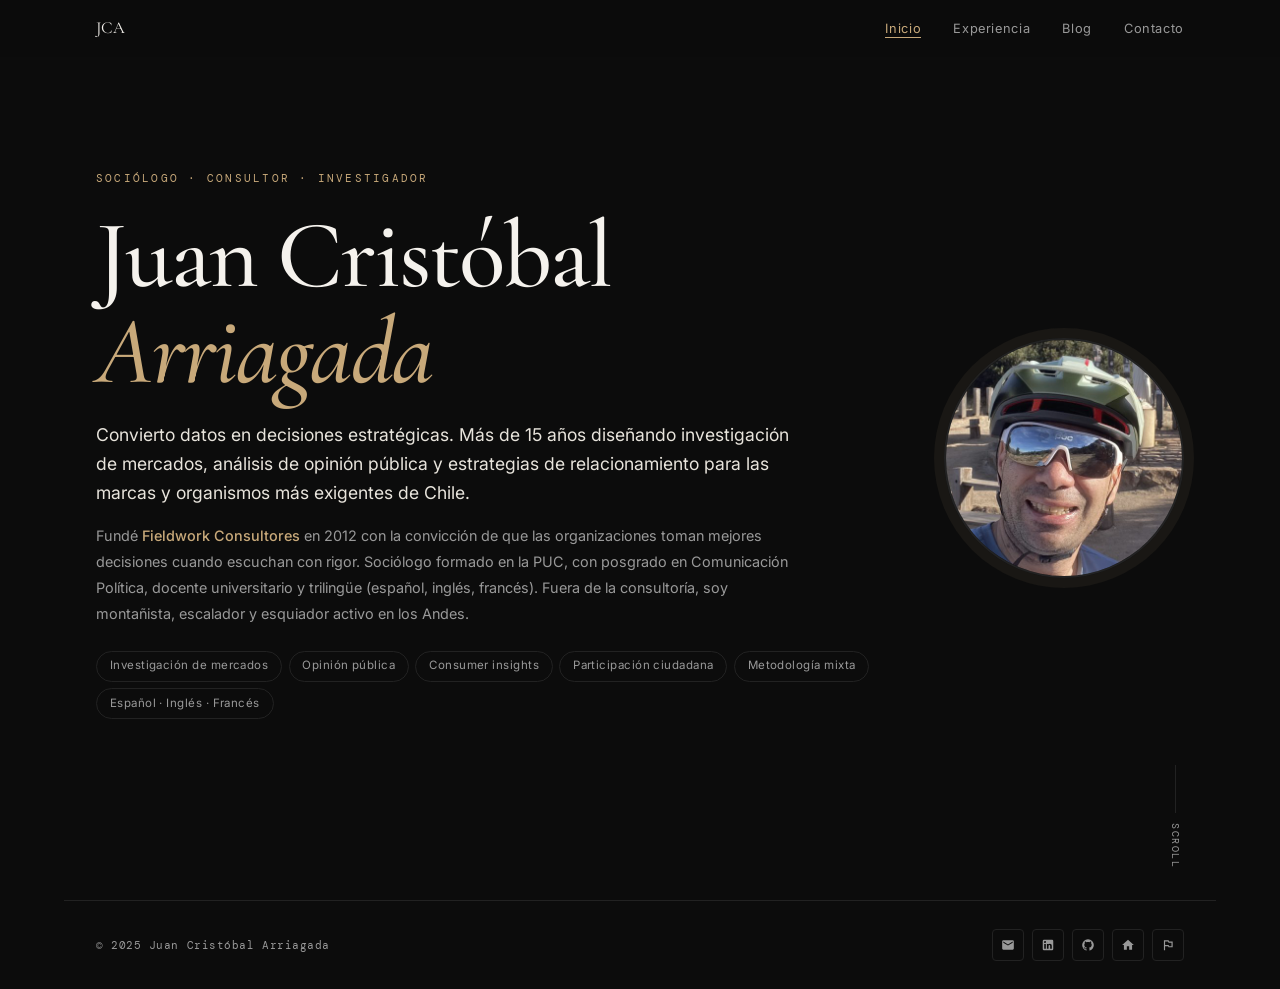
==== commit dbdc191f: "Update fmt.Println message from 'Hello' to 'Goodbye'" ====
--- a/index.html
+++ b/index.html
@@ -147,10 +147,6 @@
           <span class="tag">Metodología mixta</span>
           <span class="tag">Español · Inglés · Francés</span>
         </div>
-        <div class="hero-ctas">
-          <a href="contacto.html" class="btn btn-primary">Conversemos</a>
-          <a href="experiencia.html" class="btn btn-ghost">Ver trayectoria</a>
-        </div>
       </div>
       <div class="hero-photo-wrap">
         <img class="hero-photo" src="[data-uri]" alt="Juan Cristóbal Arriagada" />
@@ -174,7 +170,7 @@
         <svg viewBox="0 0 24 24" xmlns="http://www.w3.org/2000/svg"><path d="M12 2A10 10 0 0 0 2 12c0 4.42 2.87 8.17 6.84 9.5.5.08.66-.23.66-.5v-1.69c-2.77.6-3.36-1.34-3.36-1.34-.46-1.16-1.11-1.47-1.11-1.47-.91-.62.07-.6.07-.6 1 .07 1.53 1.03 1.53 1.03.87 1.52 2.34 1.07 2.91.83.09-.65.35-1.09.63-1.34-2.22-.25-4.55-1.11-4.55-4.92 0-1.11.38-2 1.03-2.71-.1-.25-.45-1.29.1-2.64 0 0 .84-.27 2.75 1.02.79-.22 1.65-.33 2.5-.33.85 0 1.71.11 2.5.33 1.91-1.29 2.75-1.02 2.75-1.02.55 1.35.2 2.39.1 2.64.65.71 1.03 1.6 1.03 2.71 0 3.82-2.34 4.66-4.57 4.91.36.31.69.92.69 1.85V21c0 .27.16.59.67.5C19.14 20.16 22 16.42 22 12A10 10 0 0 0 12 2z"/></svg>
       </a>
       <!-- Fieldwork -->
-      <a class="footer-icon" href="https://fieldworkconsultores.cl" target="_blank" rel="noopener" title="Fieldwork Consultores">
+      <a class="footer-icon" href="https://fieldwork.cl" target="_blank" rel="noopener" title="Fieldwork Consultores">
         <svg viewBox="0 0 24 24" xmlns="http://www.w3.org/2000/svg"><path d="M10 20v-6h4v6h5v-8h3L12 3 2 12h3v8z"/></svg>
       </a>
       <!-- Andeshandbook -->
@@ -199,4 +195,4 @@
     document.querySelectorAll('.stagger .reveal').forEach((el, i) => { el.style.transitionDelay = i * 70 + 'ms'; });
   </script>
 </body>
-</html>+</html>
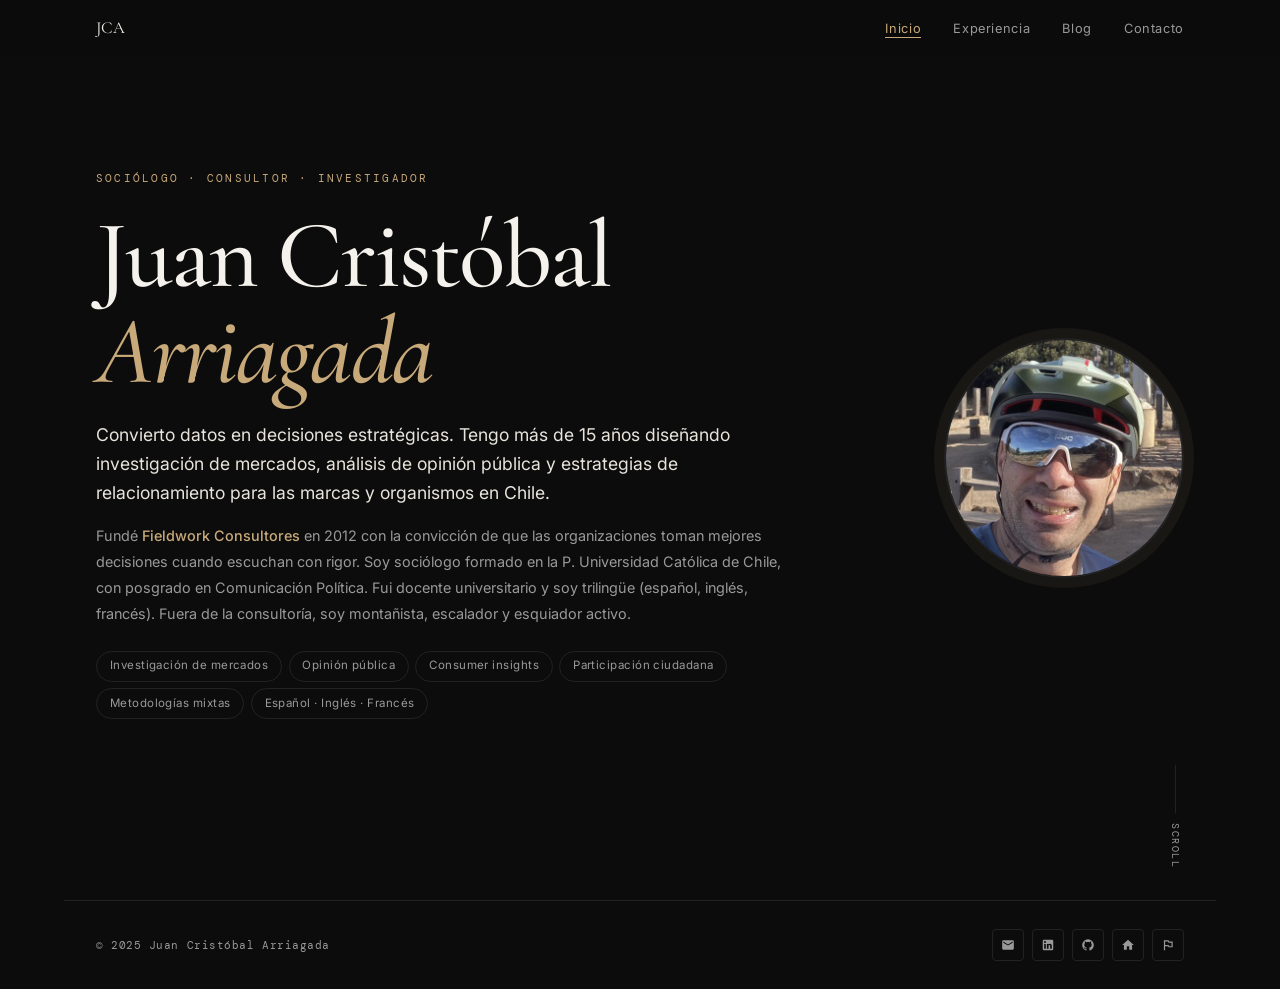
==== commit 8bda9f6d: "Revise hero section content in index.html Updated text for clarity and corrected terminology." ====
--- a/index.html
+++ b/index.html
@@ -128,23 +128,23 @@
         <p class="hero-label">Sociólogo · Consultor · Investigador</p>
         <h1 class="hero-name">Juan Cristóbal<br/><em>Arriagada</em></h1>
         <p class="hero-lead">
-          Convierto datos en decisiones estratégicas. Más de 15 años diseñando
+          Convierto datos en decisiones estratégicas. Tengo más de 15 años diseñando
           investigación de mercados, análisis de opinión pública y estrategias
-          de relacionamiento para las marcas y organismos más exigentes de Chile.
+          de relacionamiento para las marcas y organismos en Chile.
         </p>
         <p class="hero-about">
           Fundé <strong>Fieldwork Consultores</strong> en 2012 con la convicción de que las organizaciones
-          toman mejores decisiones cuando escuchan con rigor. Sociólogo formado en la PUC,
-          con posgrado en Comunicación Política, docente universitario y trilingüe
+          toman mejores decisiones cuando escuchan con rigor. Soy sociólogo formado en la P. Universidad Católica de Chile,
+          con posgrado en Comunicación Política. Fui docente universitario y soy trilingüe
           (español, inglés, francés). Fuera de la consultoría, soy montañista, escalador
-          y esquiador activo en los Andes.
+          y esquiador activo.
         </p>
         <div class="hero-tags">
           <span class="tag">Investigación de mercados</span>
           <span class="tag">Opinión pública</span>
           <span class="tag">Consumer insights</span>
           <span class="tag">Participación ciudadana</span>
-          <span class="tag">Metodología mixta</span>
+          <span class="tag">Metodologías mixtas</span>
           <span class="tag">Español · Inglés · Francés</span>
         </div>
       </div>
